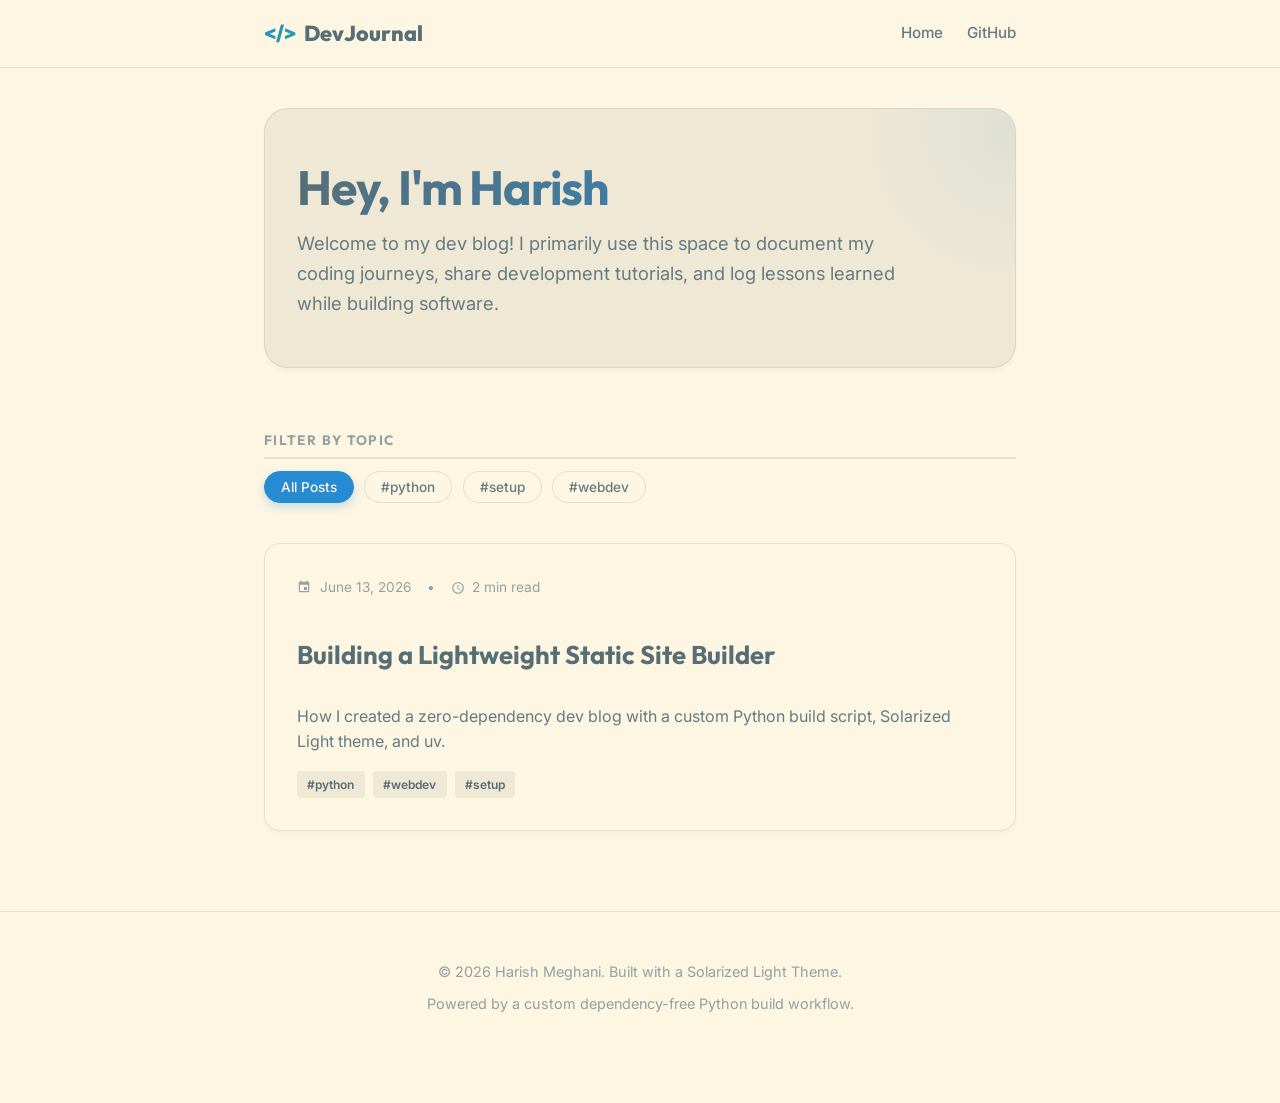
==== index.html @ f31eb014 "Setup custom python site generator" ====
<!DOCTYPE html>
<html lang="en">
<head>
  <meta charset="UTF-8">
  <meta name="viewport" content="width=device-width, initial-scale=1.0">
  <title>DevJournal // Developer Blog</title>
  <meta name="description" content="A development blog sharing coding projects, software architecture, technical write-ups, and developer learnings.">
  
  <!-- Open Graph -->
  <meta property="og:title" content="DevJournal // Developer Blog">
  <meta property="og:description" content="A development blog sharing coding projects, software architecture, technical write-ups, and developer learnings.">
  <meta property="og:type" content="website">
  
  <!-- Styling -->
  <link rel="stylesheet" href="styles.css">
</head>
<body>

  <header>
    <div class="header-container">
      <a href="index.html" class="logo" id="header-logo">
        <span>&lt;/&gt;</span> DevJournal
      </a>
      <nav aria-label="Main navigation">
        <ul class="nav-links">
          <li><a href="index.html" id="nav-home">Home</a></li>
          <li><a href="https://github.com" target="_blank" rel="noopener noreferrer" id="nav-github">GitHub</a></li>
        </ul>
      </nav>
    </div>
  </header>

  <main>
    <section class="hero" aria-labelledby="hero-title">
      <h1 id="hero-title">Hey, I'm Harish</h1>
      <p>Welcome to my dev blog! I primarily use this space to document my coding journeys, share development tutorials, and log lessons learned while building software.</p>
    </section>

    <section class="filter-container" aria-labelledby="filter-title">
      <h2 class="filter-title" id="filter-title">Filter by Topic</h2>
      <div class="tags-bar" id="tags-bar">
        <button class="tag-btn active" data-tag="all" id="tag-all-btn">All Posts</button>
        <button class="tag-btn" data-tag="python">#python</button>
        <button class="tag-btn" data-tag="setup">#setup</button>
        <button class="tag-btn" data-tag="webdev">#webdev</button>
      </div>
    </section>

    <section aria-label="Blog posts list">
      <div class="posts-grid" id="posts-grid">
                <article class="post-card" data-tags="python,webdev,setup" onclick="window.location.href='posts/hello-world.html'">
          <div class="post-card-meta">
            <time datetime="2026-06-13">
              <svg style="width: 14px; height: 14px; fill: currentColor; vertical-align: middle; margin-right: 3px;" viewBox="0 0 24 24">
                <path d="M19 19H5V8h14m-3-7v2H8V1H6v2H5c-1.11 0-2 .89-2 2v14a2 2 0 002 2h14a2 2 0 002-2V5a2 2 0 00-2-2h-1V1m-1 11h-5v5h5v-5z"/>
              </svg>
              June 13, 2026
            </time>
            <span>•</span>
            <span>
              <svg style="width: 14px; height: 14px; fill: currentColor; vertical-align: middle; margin-right: 3px;" viewBox="0 0 24 24">
                <path d="M12 2C6.5 2 2 6.5 2 12s4.5 10 10 10 10-4.5 10-10S17.5 2 12 2zm0 18c-4.41 0-8-3.59-8-8s3.59-8 8-8 8 3.59 8 8-3.59 8-8 8zm.5-13H11v6l5.25 3.15.75-1.23-4.5-2.67V7z"/>
              </svg>
              2 min read
            </span>
          </div>
          <h3 class="post-card-title"><a href="posts/hello-world.html">Building a Lightweight Static Site Builder</a></h3>
          <p class="post-card-desc">How I created a zero-dependency dev blog with a custom Python build script, Solarized Light theme, and uv.</p>
          <div class="post-card-tags">
            <span class="post-tag">#python</span><span class="post-tag">#webdev</span><span class="post-tag">#setup</span>
          </div>
        </article>
      </div>
    </section>
  </main>

  <footer>
    <p>&copy; 2026 Harish Meghani. Built with a Solarized Light Theme.</p>
    <p>Powered by a custom dependency-free Python build workflow.</p>
  </footer>

  <script>
    // Client-side tag filtering logic
    document.addEventListener('DOMContentLoaded', () => {
      const tagButtons = document.querySelectorAll('.tag-btn');
      const postCards = document.querySelectorAll('.post-card');

      tagButtons.forEach(button => {
        button.addEventListener('click', () => {
          const selectedTag = button.getAttribute('data-tag');

          // Highlight the active button
          tagButtons.forEach(btn => btn.classList.remove('active'));
          button.classList.add('active');

          // Filter post cards
          postCards.forEach(card => {
            const cardTags = card.getAttribute('data-tags') 
              ? card.getAttribute('data-tags').split(',') 
              : [];
            
            if (selectedTag === 'all' || cardTags.includes(selectedTag)) {
              card.classList.remove('hidden');
              // Trigger slight fade-in animation
              card.style.animation = 'none';
              card.offsetHeight; // Trigger reflow
              card.style.animation = 'fadeIn 0.5s ease-out';
            } else {
              card.classList.add('hidden');
            }
          });
        });
      });
    });
  </script>
</body>
</html>
---- styles.css ----
/* Import modern Google Fonts */
@import url('https://fonts.googleapis.com/css2?family=Inter:wght@300;400;500;600;700&family=Outfit:wght@400;500;600;700;800&family=JetBrains+Mono:wght@400;500;600&display=swap');

:root {
  /* Solarized Light Core Palette */
  --base03: #002b36;
  --base02: #073642;
  --base01: #586e75;
  --base00: #657b83;
  --base0: #839496;
  --base1: #93a1a1;
  --base2: #eee8d5;
  --base3: #fdf6e3;
  --yellow: #b58900;
  --orange: #cb4b16;
  --red: #dc322f;
  --magenta: #d33682;
  --violet: #6c71c4;
  --blue: #268bd2;
  --cyan: #2aa198;
  --green: #859900;

  /* Semantic Theme Variables */
  --bg-primary: var(--base3);
  --bg-secondary: var(--base2);
  --text-primary: var(--base00);
  --text-secondary: var(--base1);
  --text-emphasis: var(--base01);
  --accent: var(--blue);
  --accent-hover: var(--cyan);

  /* Borders and Shadow Design System */
  --border-color: rgba(147, 161, 161, 0.25);
  --border-color-hover: rgba(147, 161, 161, 0.45);
  --shadow-sm: 0 4px 6px -1px rgba(7, 54, 66, 0.03), 0 2px 4px -1px rgba(7, 54, 66, 0.02);
  --shadow-md: 0 10px 15px -3px rgba(7, 54, 66, 0.05), 0 4px 6px -2px rgba(7, 54, 66, 0.03);
  --shadow-lg: 0 20px 25px -5px rgba(7, 54, 66, 0.08), 0 10px 10px -5px rgba(7, 54, 66, 0.04);
  --border-radius-sm: 8px;
  --border-radius-md: 16px;
  --border-radius-lg: 24px;
  --max-width: 800px;
  --transition-smooth: all 0.3s cubic-bezier(0.4, 0, 0.2, 1);
}

/* Base resets & layout */
* {
  box-sizing: border-box;
  margin: 0;
  padding: 0;
}

html {
  scroll-behavior: smooth;
}

body {
  background-color: var(--bg-primary);
  color: var(--text-primary);
  font-family: 'Inter', sans-serif;
  line-height: 1.625;
  font-size: 1.05rem;
  padding-bottom: 5rem;
}

/* Custom Scrollbar */
::-webkit-scrollbar {
  width: 10px;
  height: 10px;
}
::-webkit-scrollbar-track {
  background: var(--bg-primary);
}
::-webkit-scrollbar-thumb {
  background: var(--base2);
  border-radius: var(--border-radius-sm);
  border: 2px solid var(--bg-primary);
}
::-webkit-scrollbar-thumb:hover {
  background: var(--base1);
}

/* Typography settings */
h1, h2, h3, h4, h5, h6 {
  font-family: 'Outfit', sans-serif;
  color: var(--text-emphasis);
  font-weight: 700;
  line-height: 1.25;
  margin-bottom: 1rem;
}

h1 { font-size: 2.5rem; letter-spacing: -0.025em; }
h2 { font-size: 1.85rem; margin-top: 2rem; border-bottom: 2px solid var(--border-color); padding-bottom: 0.5rem; }
h3 { font-size: 1.4rem; margin-top: 1.5rem; }
h4 { font-size: 1.15rem; }

a {
  color: var(--accent);
  text-decoration: none;
  transition: var(--transition-smooth);
}
a:hover {
  color: var(--accent-hover);
  text-decoration: underline;
}

/* Navigation Header */
header {
  position: sticky;
  top: 0;
  z-index: 100;
  background-color: rgba(253, 246, 227, 0.85); /* base3 with transparency */
  backdrop-filter: blur(12px);
  -webkit-backdrop-filter: blur(12px);
  border-bottom: 1px solid var(--border-color);
  padding: 1rem 0;
}

.header-container {
  display: flex;
  justify-content: space-between;
  align-items: center;
  max-width: var(--max-width);
  margin: 0 auto;
  padding: 0 1.5rem;
}

.logo {
  font-family: 'Outfit', sans-serif;
  font-size: 1.35rem;
  font-weight: 800;
  color: var(--text-emphasis);
  display: flex;
  align-items: center;
  gap: 0.5rem;
}

.logo span {
  background: linear-gradient(135deg, var(--blue), var(--cyan));
  -webkit-background-clip: text;
  -webkit-text-fill-color: transparent;
}

.nav-links {
  display: flex;
  gap: 1.5rem;
  list-style: none;
  font-size: 0.95rem;
  font-weight: 500;
}

.nav-links a {
  color: var(--text-primary);
  text-decoration: none;
  position: relative;
}

.nav-links a:hover {
  color: var(--accent);
}

.nav-links a::after {
  content: '';
  position: absolute;
  width: 0;
  height: 2px;
  bottom: -4px;
  left: 0;
  background-color: var(--accent);
  transition: var(--transition-smooth);
}

.nav-links a:hover::after {
  width: 100%;
}

/* Main Container */
main {
  max-width: var(--max-width);
  margin: 2.5rem auto 0 auto;
  padding: 0 1.5rem;
}

/* Hero Section */
.hero {
  margin-bottom: 4rem;
  padding: 3rem 2rem;
  background-color: var(--bg-secondary);
  border-radius: var(--border-radius-lg);
  border: 1px solid var(--border-color);
  position: relative;
  overflow: hidden;
  box-shadow: var(--shadow-sm);
  animation: fadeIn 0.8s ease-out;
}

.hero::before {
  content: '';
  position: absolute;
  top: -50%;
  right: -20%;
  width: 300px;
  height: 300px;
  background: radial-gradient(circle, rgba(38, 139, 210, 0.08) 0%, rgba(253, 246, 227, 0) 70%);
  border-radius: 50%;
  pointer-events: none;
}

.hero h1 {
  font-size: 3rem;
  margin-bottom: 0.75rem;
  background: linear-gradient(135deg, var(--text-emphasis), var(--blue));
  -webkit-background-clip: text;
  -webkit-text-fill-color: transparent;
}

.hero p {
  color: var(--text-primary);
  font-size: 1.15rem;
  max-width: 600px;
}

/* Tag filter styles */
.filter-container {
  margin-bottom: 2.5rem;
  animation: fadeIn 1s ease-out;
}

.filter-title {
  font-size: 0.85rem;
  text-transform: uppercase;
  letter-spacing: 0.1em;
  color: var(--text-secondary);
  margin-bottom: 0.75rem;
}

.tags-bar {
  display: flex;
  flex-wrap: wrap;
  gap: 0.65rem;
}

.tag-btn {
  background-color: var(--bg-primary);
  color: var(--text-primary);
  border: 1px solid var(--border-color);
  padding: 0.45rem 1rem;
  border-radius: 100px;
  font-size: 0.85rem;
  font-family: inherit;
  font-weight: 500;
  cursor: pointer;
  transition: var(--transition-smooth);
}

.tag-btn:hover {
  background-color: var(--bg-secondary);
  border-color: var(--accent);
  color: var(--accent);
  transform: translateY(-1px);
}

.tag-btn.active {
  background-color: var(--accent);
  border-color: var(--accent);
  color: var(--bg-primary);
  box-shadow: 0 4px 10px rgba(38, 139, 210, 0.25);
}

/* Post Cards Grid */
.posts-grid {
  display: flex;
  flex-direction: column;
  gap: 2rem;
  animation: fadeIn 1.2s ease-out;
}

.post-card {
  background-color: var(--bg-primary);
  border: 1px solid var(--border-color);
  border-radius: var(--border-radius-md);
  padding: 2rem;
  transition: var(--transition-smooth);
  box-shadow: var(--shadow-sm);
  display: flex;
  flex-direction: column;
  gap: 1rem;
  cursor: pointer;
  position: relative;
}

.post-card:hover {
  transform: translateY(-4px);
  border-color: var(--accent);
  box-shadow: var(--shadow-lg);
}

.post-card.hidden {
  display: none;
}

.post-card-meta {
  display: flex;
  align-items: center;
  gap: 1rem;
  font-size: 0.85rem;
  color: var(--text-secondary);
}

.post-card-meta time {
  display: flex;
  align-items: center;
  gap: 0.35rem;
}

.post-card-title {
  font-size: 1.6rem;
  font-weight: 700;
  line-height: 1.3;
}

.post-card-title a {
  color: var(--text-emphasis);
}

.post-card-title a::after {
  content: "";
  position: absolute;
  inset: 0;
  z-index: 1;
}

.post-card:hover .post-card-title a {
  color: var(--accent);
}

.post-card-desc {
  color: var(--text-primary);
  font-size: 1rem;
  line-height: 1.6;
}

.post-card-tags {
  display: flex;
  gap: 0.5rem;
  flex-wrap: wrap;
  z-index: 2;
}

.post-tag {
  font-size: 0.75rem;
  font-weight: 600;
  background-color: var(--bg-secondary);
  color: var(--text-emphasis);
  padding: 0.25rem 0.65rem;
  border-radius: 4px;
  transition: var(--transition-smooth);
}

.post-card:hover .post-tag {
  background-color: rgba(38, 139, 210, 0.1);
  color: var(--accent);
}

/* Post Page Specific Styles */
.back-link {
  display: inline-flex;
  align-items: center;
  gap: 0.5rem;
  font-weight: 500;
  font-size: 0.95rem;
  margin-bottom: 2.5rem;
}

article {
  animation: fadeIn 0.6s ease-out;
}

.post-header {
  margin-bottom: 2.5rem;
  padding-bottom: 1.5rem;
  border-bottom: 2px solid var(--border-color);
}

.post-header h1 {
  font-size: 2.85rem;
  line-height: 1.15;
  margin-bottom: 1rem;
}

.post-meta {
  display: flex;
  flex-wrap: wrap;
  align-items: center;
  gap: 1.5rem;
  font-size: 0.9rem;
  color: var(--text-secondary);
}

.post-content {
  color: var(--text-primary);
  font-size: 1.1rem;
  line-height: 1.75;
}

.post-content p {
  margin-bottom: 1.5rem;
}

.post-content ul, .post-content ol {
  margin-bottom: 1.5rem;
  padding-left: 2rem;
}

.post-content li {
  margin-bottom: 0.5rem;
}

/* Formatting for code, quotes, and callouts */
code {
  font-family: 'JetBrains Mono', monospace;
  font-size: 0.9rem;
  background-color: var(--bg-secondary);
  color: var(--orange);
  padding: 0.2rem 0.45rem;
  border-radius: 4px;
}

pre {
  margin: 1.75rem 0;
  position: relative;
  background-color: var(--bg-secondary);
  border-radius: var(--border-radius-md);
  border: 1px solid var(--border-color);
  overflow: hidden;
}

pre code {
  display: block;
  padding: 1.25rem;
  overflow-x: auto;
  font-size: 0.9rem;
  line-height: 1.5;
  color: var(--text-primary);
  background-color: transparent;
}

/* Code Copy Button */
.copy-code-btn {
  position: absolute;
  top: 8px;
  right: 8px;
  background-color: var(--bg-primary);
  border: 1px solid var(--border-color);
  color: var(--text-secondary);
  border-radius: 6px;
  padding: 4px 8px;
  font-size: 0.75rem;
  font-family: inherit;
  font-weight: 500;
  cursor: pointer;
  opacity: 0;
  transition: var(--transition-smooth);
}

pre:hover .copy-code-btn {
  opacity: 1;
}

.copy-code-btn:hover {
  background-color: var(--bg-secondary);
  color: var(--accent);
  border-color: var(--accent);
}

blockquote {
  border-left: 4px solid var(--accent);
  padding-left: 1.5rem;
  margin: 1.75rem 0;
  font-style: italic;
  color: var(--text-emphasis);
  background-color: rgba(38, 139, 210, 0.04);
  border-radius: 0 var(--border-radius-sm) var(--border-radius-sm) 0;
  padding-top: 0.75rem;
  padding-bottom: 0.75rem;
}

table {
  width: 100%;
  border-collapse: collapse;
  margin: 1.75rem 0;
  font-size: 0.95rem;
}

th, td {
  padding: 0.75rem 1rem;
  border-bottom: 1px solid var(--border-color);
  text-align: left;
}

th {
  background-color: var(--bg-secondary);
  color: var(--text-emphasis);
  font-weight: 600;
}

tr:hover {
  background-color: rgba(147, 161, 161, 0.05);
}

/* Footer Section */
footer {
  text-align: center;
  padding: 3rem 1.5rem 0 1.5rem;
  margin-top: 5rem;
  border-top: 1px solid var(--border-color);
  color: var(--text-secondary);
  font-size: 0.9rem;
}

footer p {
  margin-bottom: 0.5rem;
}

/* Animations */
@keyframes fadeIn {
  from {
    opacity: 0;
    transform: translateY(12px);
  }
  to {
    opacity: 1;
    transform: translateY(0);
  }
}

/* Responsive queries */
@media (max-width: 768px) {
  body {
    font-size: 1rem;
  }
  h1 { font-size: 2.1rem; }
  h2 { font-size: 1.6rem; }
  .hero {
    padding: 2rem 1.25rem;
    margin-bottom: 2.5rem;
  }
  .hero h1 { font-size: 2.25rem; }
  .post-header h1 { font-size: 2.15rem; }
  .post-card {
    padding: 1.5rem;
  }
}
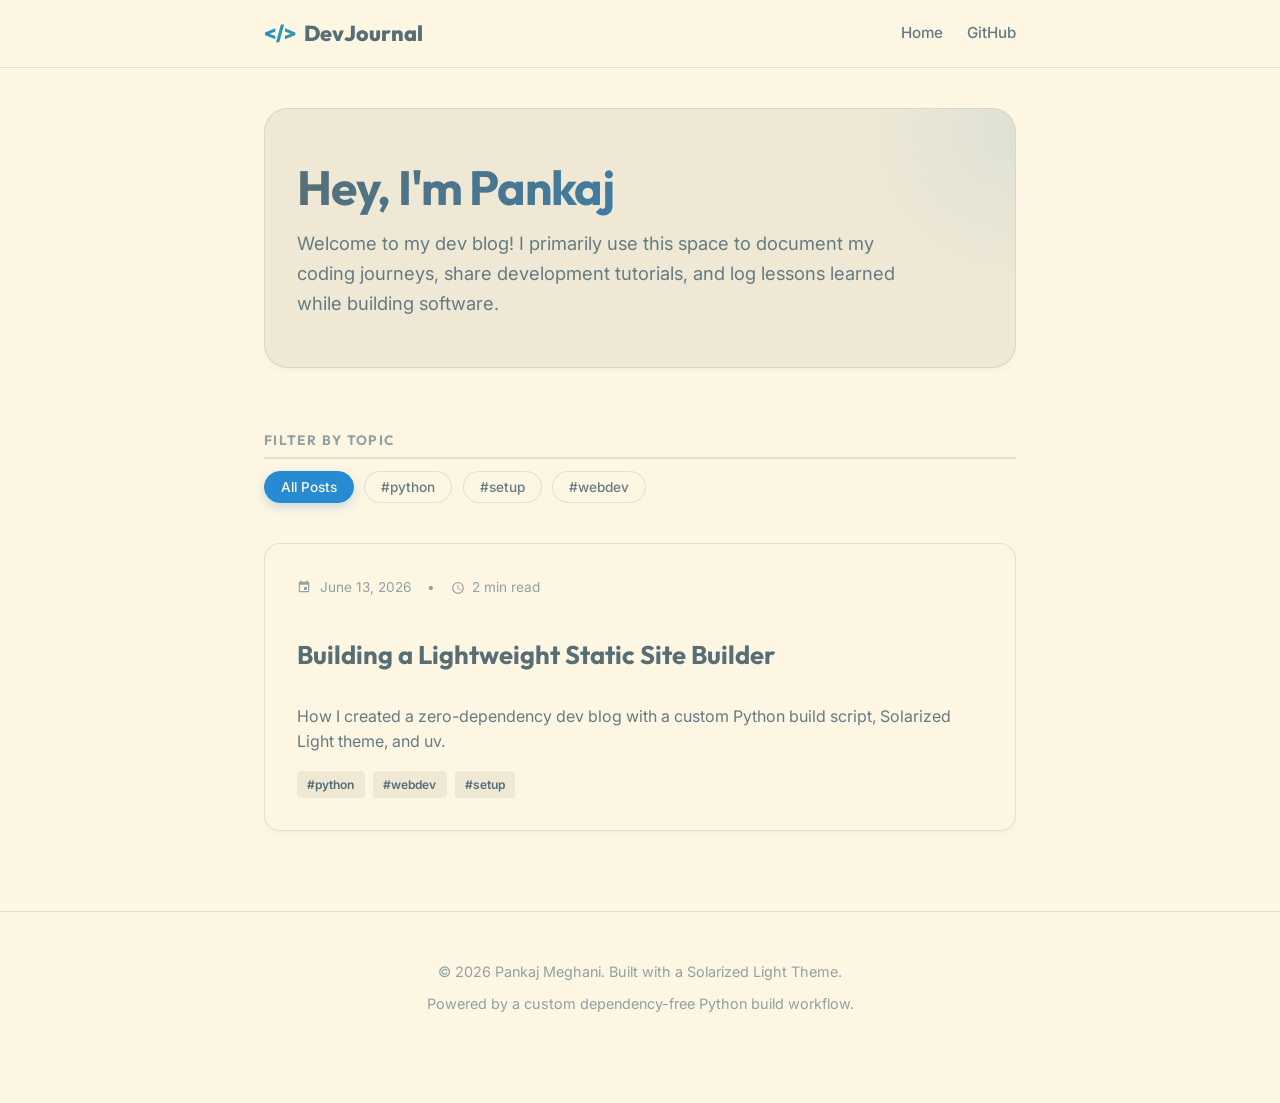
==== commit 91928fcc: "update name" ====
--- a/index.html
+++ b/index.html
@@ -1,117 +1,189 @@
-<!DOCTYPE html>
+<!doctype html>
 <html lang="en">
-<head>
-  <meta charset="UTF-8">
-  <meta name="viewport" content="width=device-width, initial-scale=1.0">
-  <title>DevJournal // Developer Blog</title>
-  <meta name="description" content="A development blog sharing coding projects, software architecture, technical write-ups, and developer learnings.">
-  
-  <!-- Open Graph -->
-  <meta property="og:title" content="DevJournal // Developer Blog">
-  <meta property="og:description" content="A development blog sharing coding projects, software architecture, technical write-ups, and developer learnings.">
-  <meta property="og:type" content="website">
-  
-  <!-- Styling -->
-  <link rel="stylesheet" href="styles.css">
-</head>
-<body>
+    <head>
+        <meta charset="UTF-8" />
+        <meta name="viewport" content="width=device-width, initial-scale=1.0" />
+        <title>DevJournal // Developer Blog</title>
+        <meta
+            name="description"
+            content="A development blog sharing coding projects, software architecture, technical write-ups, and developer learnings."
+        />
 
-  <header>
-    <div class="header-container">
-      <a href="index.html" class="logo" id="header-logo">
-        <span>&lt;/&gt;</span> DevJournal
-      </a>
-      <nav aria-label="Main navigation">
-        <ul class="nav-links">
-          <li><a href="index.html" id="nav-home">Home</a></li>
-          <li><a href="https://github.com" target="_blank" rel="noopener noreferrer" id="nav-github">GitHub</a></li>
-        </ul>
-      </nav>
-    </div>
-  </header>
+        <!-- Open Graph -->
+        <meta property="og:title" content="DevJournal // Developer Blog" />
+        <meta
+            property="og:description"
+            content="A development blog sharing coding projects, software architecture, technical write-ups, and developer learnings."
+        />
+        <meta property="og:type" content="website" />
 
-  <main>
-    <section class="hero" aria-labelledby="hero-title">
-      <h1 id="hero-title">Hey, I'm Harish</h1>
-      <p>Welcome to my dev blog! I primarily use this space to document my coding journeys, share development tutorials, and log lessons learned while building software.</p>
-    </section>
+        <!-- Styling -->
+        <link rel="stylesheet" href="styles.css" />
+        <meta
+            name="google-site-verification"
+            content="oWN8FshVRzjJIriGW4uMpLS8jG4qqMD3CUyXOXrgpmQ"
+        />
+    </head>
+    <body>
+        <header>
+            <div class="header-container">
+                <a href="index.html" class="logo" id="header-logo">
+                    <span>&lt;/&gt;</span> DevJournal
+                </a>
+                <nav aria-label="Main navigation">
+                    <ul class="nav-links">
+                        <li><a href="index.html" id="nav-home">Home</a></li>
+                        <li>
+                            <a
+                                href="https://github.com"
+                                target="_blank"
+                                rel="noopener noreferrer"
+                                id="nav-github"
+                                >GitHub</a
+                            >
+                        </li>
+                    </ul>
+                </nav>
+            </div>
+        </header>
 
-    <section class="filter-container" aria-labelledby="filter-title">
-      <h2 class="filter-title" id="filter-title">Filter by Topic</h2>
-      <div class="tags-bar" id="tags-bar">
-        <button class="tag-btn active" data-tag="all" id="tag-all-btn">All Posts</button>
-        <button class="tag-btn" data-tag="python">#python</button>
-        <button class="tag-btn" data-tag="setup">#setup</button>
-        <button class="tag-btn" data-tag="webdev">#webdev</button>
-      </div>
-    </section>
+        <main>
+            <section class="hero" aria-labelledby="hero-title">
+                <h1 id="hero-title">Hey, I'm Pankaj</h1>
+                <p>
+                    Welcome to my dev blog! I primarily use this space to
+                    document my coding journeys, share development tutorials,
+                    and log lessons learned while building software.
+                </p>
+            </section>
 
-    <section aria-label="Blog posts list">
-      <div class="posts-grid" id="posts-grid">
-                <article class="post-card" data-tags="python,webdev,setup" onclick="window.location.href='posts/hello-world.html'">
-          <div class="post-card-meta">
-            <time datetime="2026-06-13">
-              <svg style="width: 14px; height: 14px; fill: currentColor; vertical-align: middle; margin-right: 3px;" viewBox="0 0 24 24">
-                <path d="M19 19H5V8h14m-3-7v2H8V1H6v2H5c-1.11 0-2 .89-2 2v14a2 2 0 002 2h14a2 2 0 002-2V5a2 2 0 00-2-2h-1V1m-1 11h-5v5h5v-5z"/>
-              </svg>
-              June 13, 2026
-            </time>
-            <span>•</span>
-            <span>
-              <svg style="width: 14px; height: 14px; fill: currentColor; vertical-align: middle; margin-right: 3px;" viewBox="0 0 24 24">
-                <path d="M12 2C6.5 2 2 6.5 2 12s4.5 10 10 10 10-4.5 10-10S17.5 2 12 2zm0 18c-4.41 0-8-3.59-8-8s3.59-8 8-8 8 3.59 8 8-3.59 8-8 8zm.5-13H11v6l5.25 3.15.75-1.23-4.5-2.67V7z"/>
-              </svg>
-              2 min read
-            </span>
-          </div>
-          <h3 class="post-card-title"><a href="posts/hello-world.html">Building a Lightweight Static Site Builder</a></h3>
-          <p class="post-card-desc">How I created a zero-dependency dev blog with a custom Python build script, Solarized Light theme, and uv.</p>
-          <div class="post-card-tags">
-            <span class="post-tag">#python</span><span class="post-tag">#webdev</span><span class="post-tag">#setup</span>
-          </div>
-        </article>
-      </div>
-    </section>
-  </main>
+            <section class="filter-container" aria-labelledby="filter-title">
+                <h2 class="filter-title" id="filter-title">Filter by Topic</h2>
+                <div class="tags-bar" id="tags-bar">
+                    <button
+                        class="tag-btn active"
+                        data-tag="all"
+                        id="tag-all-btn"
+                    >
+                        All Posts
+                    </button>
+                    <button class="tag-btn" data-tag="python">#python</button>
+                    <button class="tag-btn" data-tag="setup">#setup</button>
+                    <button class="tag-btn" data-tag="webdev">#webdev</button>
+                </div>
+            </section>
 
-  <footer>
-    <p>&copy; 2026 Harish Meghani. Built with a Solarized Light Theme.</p>
-    <p>Powered by a custom dependency-free Python build workflow.</p>
-  </footer>
+            <section aria-label="Blog posts list">
+                <div class="posts-grid" id="posts-grid">
+                    <article
+                        class="post-card"
+                        data-tags="python,webdev,setup"
+                        onclick="
+                            window.location.href = 'posts/hello-world.html'
+                        "
+                    >
+                        <div class="post-card-meta">
+                            <time datetime="2026-06-13">
+                                <svg
+                                    style="
+                                        width: 14px;
+                                        height: 14px;
+                                        fill: currentColor;
+                                        vertical-align: middle;
+                                        margin-right: 3px;
+                                    "
+                                    viewBox="0 0 24 24"
+                                >
+                                    <path
+                                        d="M19 19H5V8h14m-3-7v2H8V1H6v2H5c-1.11 0-2 .89-2 2v14a2 2 0 002 2h14a2 2 0 002-2V5a2 2 0 00-2-2h-1V1m-1 11h-5v5h5v-5z"
+                                    />
+                                </svg>
+                                June 13, 2026
+                            </time>
+                            <span>•</span>
+                            <span>
+                                <svg
+                                    style="
+                                        width: 14px;
+                                        height: 14px;
+                                        fill: currentColor;
+                                        vertical-align: middle;
+                                        margin-right: 3px;
+                                    "
+                                    viewBox="0 0 24 24"
+                                >
+                                    <path
+                                        d="M12 2C6.5 2 2 6.5 2 12s4.5 10 10 10 10-4.5 10-10S17.5 2 12 2zm0 18c-4.41 0-8-3.59-8-8s3.59-8 8-8 8 3.59 8 8-3.59 8-8 8zm.5-13H11v6l5.25 3.15.75-1.23-4.5-2.67V7z"
+                                    />
+                                </svg>
+                                2 min read
+                            </span>
+                        </div>
+                        <h3 class="post-card-title">
+                            <a href="posts/hello-world.html"
+                                >Building a Lightweight Static Site Builder</a
+                            >
+                        </h3>
+                        <p class="post-card-desc">
+                            How I created a zero-dependency dev blog with a
+                            custom Python build script, Solarized Light theme,
+                            and uv.
+                        </p>
+                        <div class="post-card-tags">
+                            <span class="post-tag">#python</span
+                            ><span class="post-tag">#webdev</span
+                            ><span class="post-tag">#setup</span>
+                        </div>
+                    </article>
+                </div>
+            </section>
+        </main>
 
-  <script>
-    // Client-side tag filtering logic
-    document.addEventListener('DOMContentLoaded', () => {
-      const tagButtons = document.querySelectorAll('.tag-btn');
-      const postCards = document.querySelectorAll('.post-card');
+        <footer>
+            <p>
+                &copy; 2026 Pankaj Meghani. Built with a Solarized Light Theme.
+            </p>
+            <p>Powered by a custom dependency-free Python build workflow.</p>
+        </footer>
 
-      tagButtons.forEach(button => {
-        button.addEventListener('click', () => {
-          const selectedTag = button.getAttribute('data-tag');
+        <script>
+            // Client-side tag filtering logic
+            document.addEventListener("DOMContentLoaded", () => {
+                const tagButtons = document.querySelectorAll(".tag-btn");
+                const postCards = document.querySelectorAll(".post-card");
 
-          // Highlight the active button
-          tagButtons.forEach(btn => btn.classList.remove('active'));
-          button.classList.add('active');
+                tagButtons.forEach((button) => {
+                    button.addEventListener("click", () => {
+                        const selectedTag = button.getAttribute("data-tag");
 
-          // Filter post cards
-          postCards.forEach(card => {
-            const cardTags = card.getAttribute('data-tags') 
-              ? card.getAttribute('data-tags').split(',') 
-              : [];
-            
-            if (selectedTag === 'all' || cardTags.includes(selectedTag)) {
-              card.classList.remove('hidden');
-              // Trigger slight fade-in animation
-              card.style.animation = 'none';
-              card.offsetHeight; // Trigger reflow
-              card.style.animation = 'fadeIn 0.5s ease-out';
-            } else {
-              card.classList.add('hidden');
-            }
-          });
-        });
-      });
-    });
-  </script>
-</body>
+                        // Highlight the active button
+                        tagButtons.forEach((btn) =>
+                            btn.classList.remove("active"),
+                        );
+                        button.classList.add("active");
+
+                        // Filter post cards
+                        postCards.forEach((card) => {
+                            const cardTags = card.getAttribute("data-tags")
+                                ? card.getAttribute("data-tags").split(",")
+                                : [];
+
+                            if (
+                                selectedTag === "all" ||
+                                cardTags.includes(selectedTag)
+                            ) {
+                                card.classList.remove("hidden");
+                                // Trigger slight fade-in animation
+                                card.style.animation = "none";
+                                card.offsetHeight; // Trigger reflow
+                                card.style.animation = "fadeIn 0.5s ease-out";
+                            } else {
+                                card.classList.add("hidden");
+                            }
+                        });
+                    });
+                });
+            });
+        </script>
+    </body>
 </html>
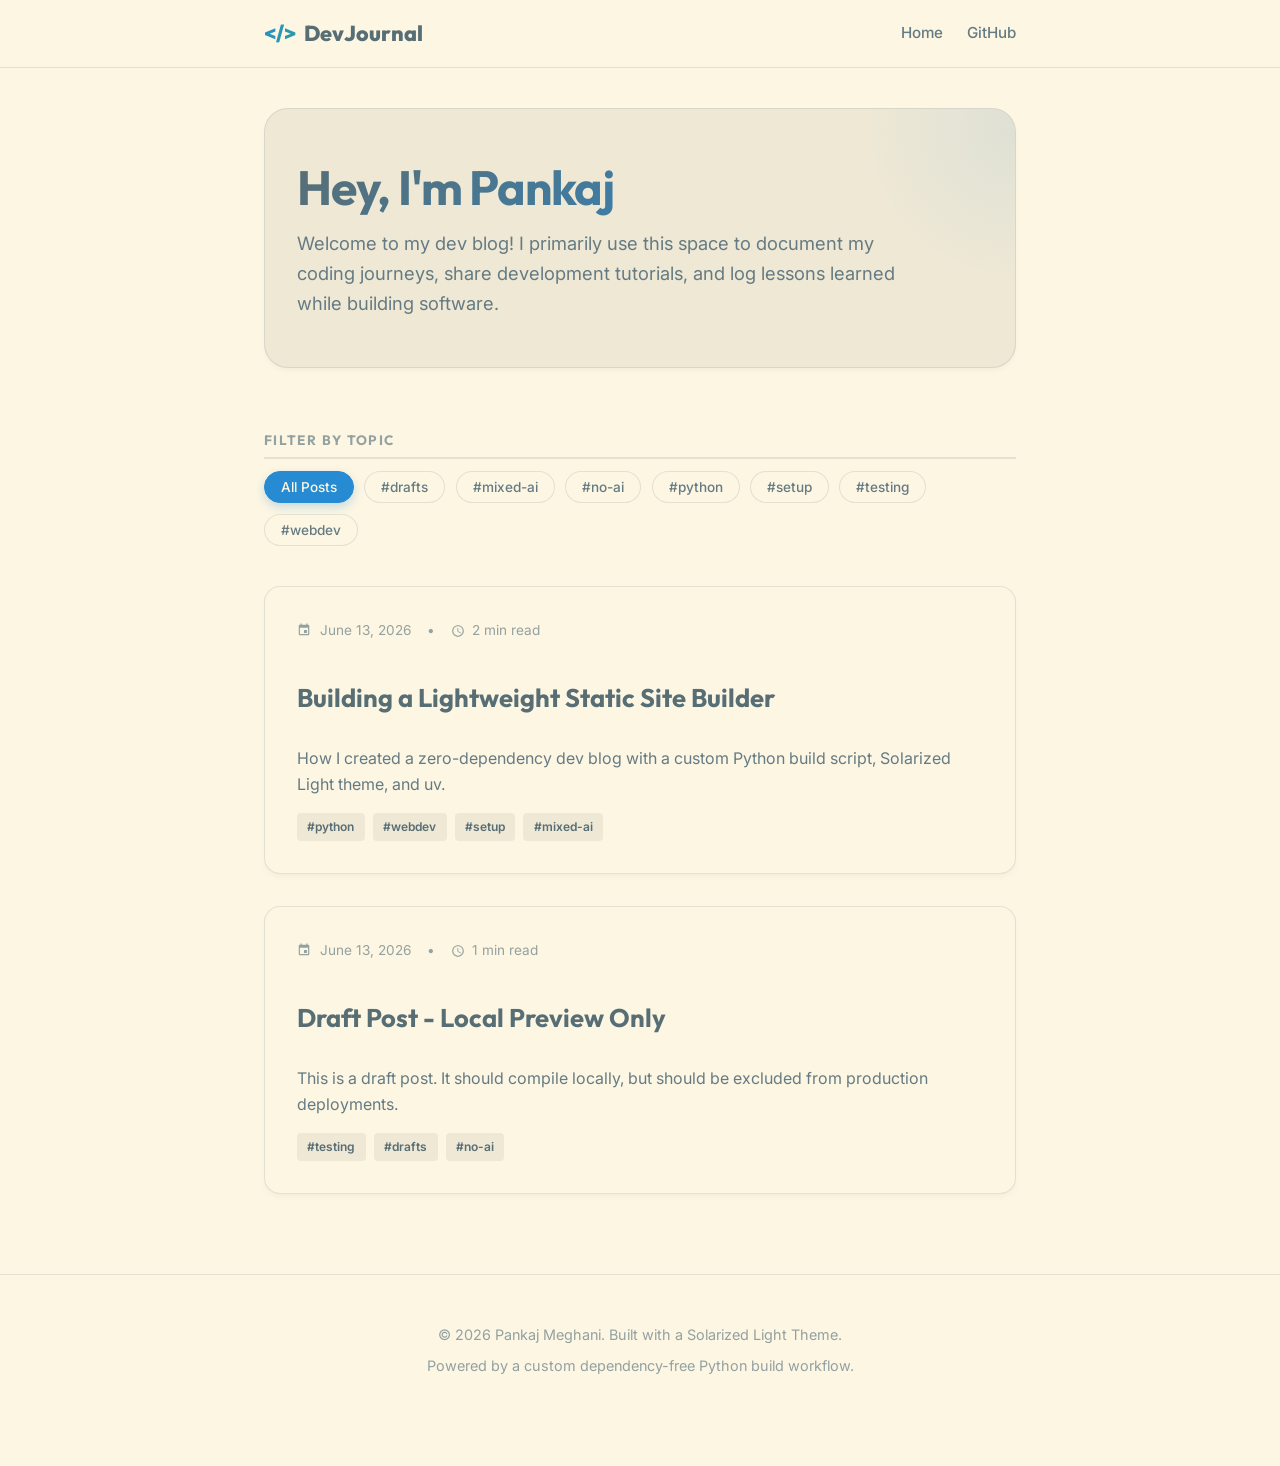
==== commit df9d44e2: "add prod vs dev workflow" ====
--- a/index.html
+++ b/index.html
@@ -19,10 +19,6 @@
 
         <!-- Styling -->
         <link rel="stylesheet" href="styles.css" />
-        <meta
-            name="google-site-verification"
-            content="oWN8FshVRzjJIriGW4uMpLS8jG4qqMD3CUyXOXrgpmQ"
-        />
     </head>
     <body>
         <header>
@@ -67,75 +63,61 @@
                     >
                         All Posts
                     </button>
-                    <button class="tag-btn" data-tag="python">#python</button>
-                    <button class="tag-btn" data-tag="setup">#setup</button>
-                    <button class="tag-btn" data-tag="webdev">#webdev</button>
+                    <button class="tag-btn" data-tag="drafts">#drafts</button>
+        <button class="tag-btn" data-tag="mixed-ai">#mixed-ai</button>
+        <button class="tag-btn" data-tag="no-ai">#no-ai</button>
+        <button class="tag-btn" data-tag="python">#python</button>
+        <button class="tag-btn" data-tag="setup">#setup</button>
+        <button class="tag-btn" data-tag="testing">#testing</button>
+        <button class="tag-btn" data-tag="webdev">#webdev</button>
                 </div>
             </section>
 
             <section aria-label="Blog posts list">
-                <div class="posts-grid" id="posts-grid">
-                    <article
-                        class="post-card"
-                        data-tags="python,webdev,setup"
-                        onclick="
-                            window.location.href = 'posts/hello-world.html'
-                        "
-                    >
-                        <div class="post-card-meta">
-                            <time datetime="2026-06-13">
-                                <svg
-                                    style="
-                                        width: 14px;
-                                        height: 14px;
-                                        fill: currentColor;
-                                        vertical-align: middle;
-                                        margin-right: 3px;
-                                    "
-                                    viewBox="0 0 24 24"
-                                >
-                                    <path
-                                        d="M19 19H5V8h14m-3-7v2H8V1H6v2H5c-1.11 0-2 .89-2 2v14a2 2 0 002 2h14a2 2 0 002-2V5a2 2 0 00-2-2h-1V1m-1 11h-5v5h5v-5z"
-                                    />
-                                </svg>
-                                June 13, 2026
-                            </time>
-                            <span>•</span>
-                            <span>
-                                <svg
-                                    style="
-                                        width: 14px;
-                                        height: 14px;
-                                        fill: currentColor;
-                                        vertical-align: middle;
-                                        margin-right: 3px;
-                                    "
-                                    viewBox="0 0 24 24"
-                                >
-                                    <path
-                                        d="M12 2C6.5 2 2 6.5 2 12s4.5 10 10 10 10-4.5 10-10S17.5 2 12 2zm0 18c-4.41 0-8-3.59-8-8s3.59-8 8-8 8 3.59 8 8-3.59 8-8 8zm.5-13H11v6l5.25 3.15.75-1.23-4.5-2.67V7z"
-                                    />
-                                </svg>
-                                2 min read
-                            </span>
-                        </div>
-                        <h3 class="post-card-title">
-                            <a href="posts/hello-world.html"
-                                >Building a Lightweight Static Site Builder</a
-                            >
-                        </h3>
-                        <p class="post-card-desc">
-                            How I created a zero-dependency dev blog with a
-                            custom Python build script, Solarized Light theme,
-                            and uv.
-                        </p>
-                        <div class="post-card-tags">
-                            <span class="post-tag">#python</span
-                            ><span class="post-tag">#webdev</span
-                            ><span class="post-tag">#setup</span>
-                        </div>
-                    </article>
-                </div>
+                <div class="posts-grid" id="posts-grid">        <article class="post-card" data-tags="python,webdev,setup,mixed-ai" onclick="window.location.href='posts/hello-world.html'">
+          <div class="post-card-meta">
+            <time datetime="2026-06-13">
+              <svg style="width: 14px; height: 14px; fill: currentColor; vertical-align: middle; margin-right: 3px;" viewBox="0 0 24 24">
+                <path d="M19 19H5V8h14m-3-7v2H8V1H6v2H5c-1.11 0-2 .89-2 2v14a2 2 0 002 2h14a2 2 0 002-2V5a2 2 0 00-2-2h-1V1m-1 11h-5v5h5v-5z"/>
+              </svg>
+              June 13, 2026
+            </time>
+            <span>•</span>
+            <span>
+              <svg style="width: 14px; height: 14px; fill: currentColor; vertical-align: middle; margin-right: 3px;" viewBox="0 0 24 24">
+                <path d="M12 2C6.5 2 2 6.5 2 12s4.5 10 10 10 10-4.5 10-10S17.5 2 12 2zm0 18c-4.41 0-8-3.59-8-8s3.59-8 8-8 8 3.59 8 8-3.59 8-8 8zm.5-13H11v6l5.25 3.15.75-1.23-4.5-2.67V7z"/>
+              </svg>
+              2 min read
+            </span>
+          </div>
+          <h3 class="post-card-title"><a href="posts/hello-world.html">Building a Lightweight Static Site Builder</a></h3>
+          <p class="post-card-desc">How I created a zero-dependency dev blog with a custom Python build script, Solarized Light theme, and uv.</p>
+          <div class="post-card-tags">
+            <span class="post-tag">#python</span><span class="post-tag">#webdev</span><span class="post-tag">#setup</span><span class="post-tag">#mixed-ai</span>
+          </div>
+        </article>
+        <article class="post-card" data-tags="testing,drafts,no-ai" onclick="window.location.href='posts/test-draft.html'">
+          <div class="post-card-meta">
+            <time datetime="2026-06-13">
+              <svg style="width: 14px; height: 14px; fill: currentColor; vertical-align: middle; margin-right: 3px;" viewBox="0 0 24 24">
+                <path d="M19 19H5V8h14m-3-7v2H8V1H6v2H5c-1.11 0-2 .89-2 2v14a2 2 0 002 2h14a2 2 0 002-2V5a2 2 0 00-2-2h-1V1m-1 11h-5v5h5v-5z"/>
+              </svg>
+              June 13, 2026
+            </time>
+            <span>•</span>
+            <span>
+              <svg style="width: 14px; height: 14px; fill: currentColor; vertical-align: middle; margin-right: 3px;" viewBox="0 0 24 24">
+                <path d="M12 2C6.5 2 2 6.5 2 12s4.5 10 10 10 10-4.5 10-10S17.5 2 12 2zm0 18c-4.41 0-8-3.59-8-8s3.59-8 8-8 8 3.59 8 8-3.59 8-8 8zm.5-13H11v6l5.25 3.15.75-1.23-4.5-2.67V7z"/>
+              </svg>
+              1 min read
+            </span>
+          </div>
+          <h3 class="post-card-title"><a href="posts/test-draft.html">Draft Post - Local Preview Only</a></h3>
+          <p class="post-card-desc">This is a draft post. It should compile locally, but should be excluded from production deployments.</p>
+          <div class="post-card-tags">
+            <span class="post-tag">#testing</span><span class="post-tag">#drafts</span><span class="post-tag">#no-ai</span>
+          </div>
+        </article></div>
             </section>
         </main>
 
--- a/styles.css
+++ b/styles.css
@@ -550,3 +550,61 @@
     padding: 1.5rem;
   }
 }
+
+/* AI Disclosures styling */
+.ai-disclosure {
+  display: flex;
+  align-items: flex-start;
+  gap: 1rem;
+  padding: 1.25rem;
+  border-radius: var(--border-radius-md);
+  margin-bottom: 2rem;
+  font-size: 0.95rem;
+  line-height: 1.5;
+  animation: fadeIn 0.6s ease-out;
+}
+
+.ai-disclosure strong {
+  color: var(--text-emphasis);
+  font-family: 'Outfit', sans-serif;
+  font-size: 1.05rem;
+  display: inline-block;
+  margin-bottom: 0.25rem;
+}
+
+.ai-disclosure svg {
+  flex-shrink: 0;
+  width: 24px;
+  height: 24px;
+  margin-top: 2px;
+}
+
+.no-ai-disclosure {
+  background-color: rgba(133, 153, 0, 0.06);
+  border: 1px solid rgba(133, 153, 0, 0.25);
+  color: var(--text-primary);
+}
+
+.no-ai-disclosure svg {
+  fill: var(--green);
+}
+
+.vibecoded-disclosure {
+  background-color: rgba(108, 113, 196, 0.06);
+  border: 1px solid rgba(108, 113, 196, 0.25);
+  color: var(--text-primary);
+}
+
+.vibecoded-disclosure svg {
+  fill: var(--violet);
+}
+
+.mixed-disclosure {
+  background-color: rgba(181, 137, 0, 0.06);
+  border: 1px solid rgba(181, 137, 0, 0.25);
+  color: var(--text-primary);
+}
+
+.mixed-disclosure svg {
+  fill: var(--yellow);
+}
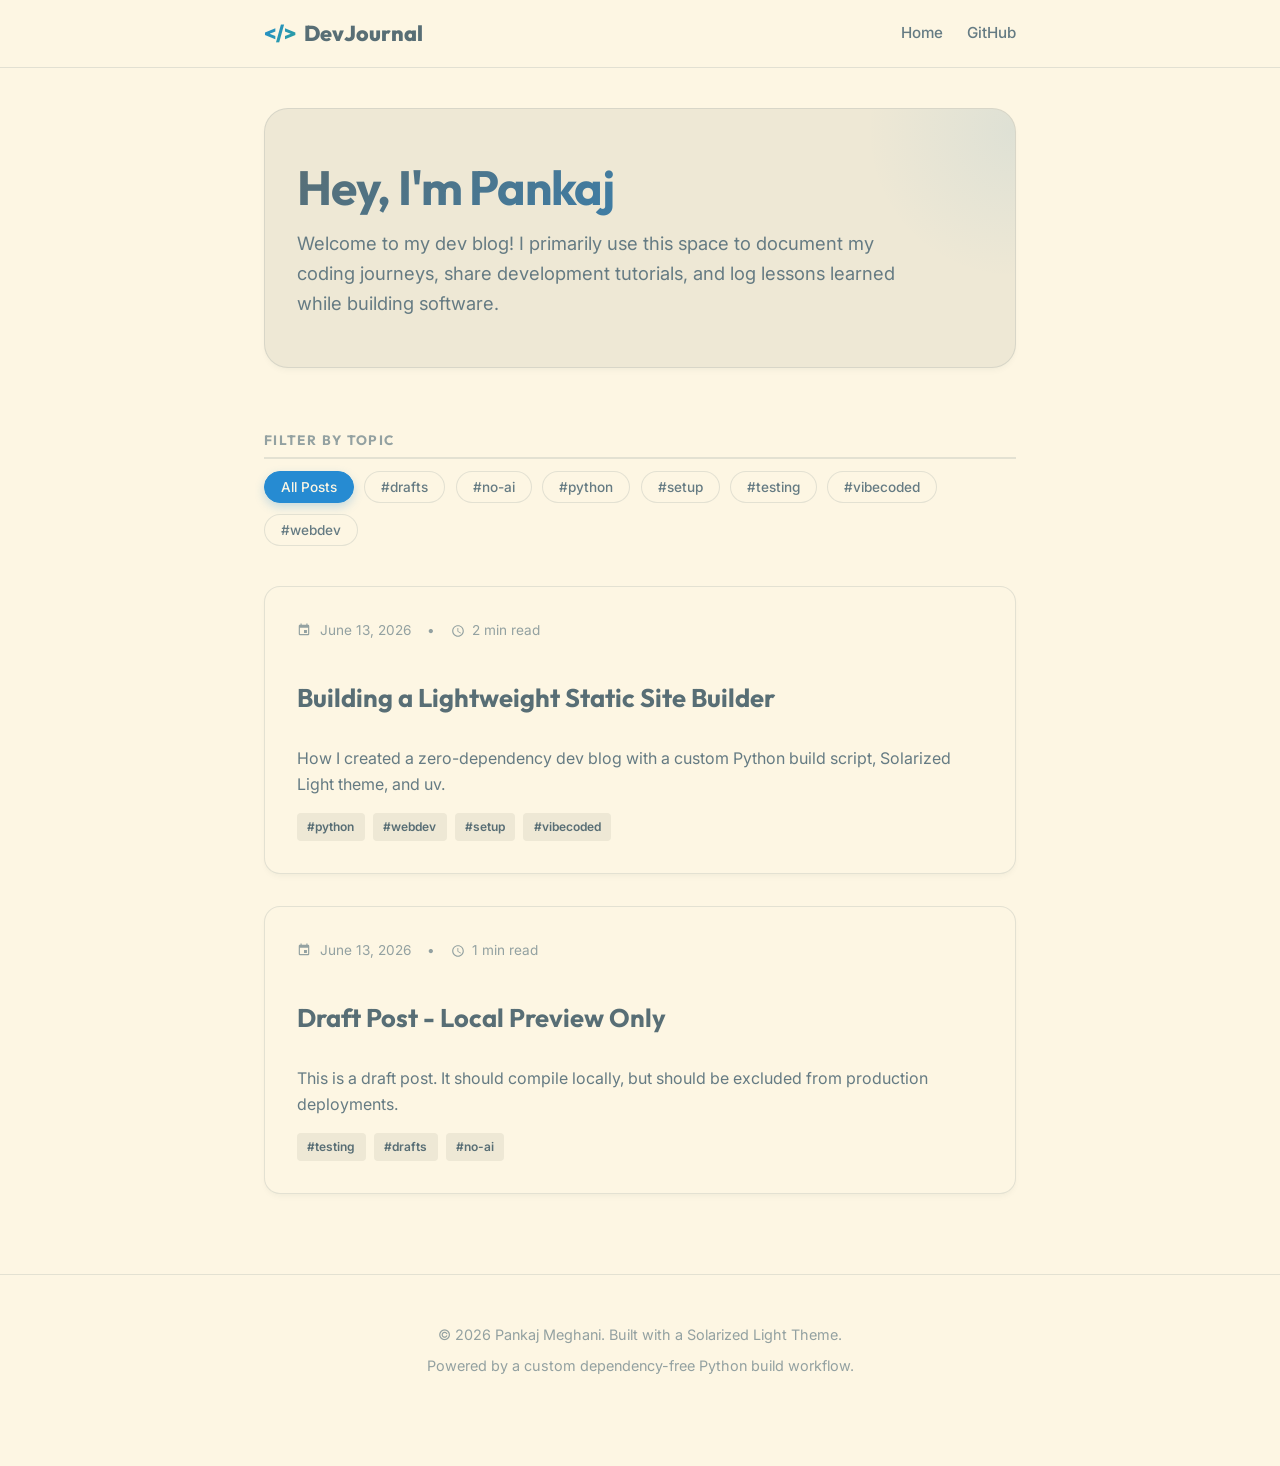
==== commit 659c1952: "setup auto rebuild along with fixing uv setup" ====
--- a/index.html
+++ b/index.html
@@ -64,17 +64,17 @@
                         All Posts
                     </button>
                     <button class="tag-btn" data-tag="drafts">#drafts</button>
-        <button class="tag-btn" data-tag="mixed-ai">#mixed-ai</button>
         <button class="tag-btn" data-tag="no-ai">#no-ai</button>
         <button class="tag-btn" data-tag="python">#python</button>
         <button class="tag-btn" data-tag="setup">#setup</button>
         <button class="tag-btn" data-tag="testing">#testing</button>
+        <button class="tag-btn" data-tag="vibecoded">#vibecoded</button>
         <button class="tag-btn" data-tag="webdev">#webdev</button>
                 </div>
             </section>
 
             <section aria-label="Blog posts list">
-                <div class="posts-grid" id="posts-grid">        <article class="post-card" data-tags="python,webdev,setup,mixed-ai" onclick="window.location.href='posts/hello-world.html'">
+                <div class="posts-grid" id="posts-grid">        <article class="post-card" data-tags="python,webdev,setup,vibecoded" onclick="window.location.href='posts/hello-world.html'">
           <div class="post-card-meta">
             <time datetime="2026-06-13">
               <svg style="width: 14px; height: 14px; fill: currentColor; vertical-align: middle; margin-right: 3px;" viewBox="0 0 24 24">
@@ -93,7 +93,7 @@
           <h3 class="post-card-title"><a href="posts/hello-world.html">Building a Lightweight Static Site Builder</a></h3>
           <p class="post-card-desc">How I created a zero-dependency dev blog with a custom Python build script, Solarized Light theme, and uv.</p>
           <div class="post-card-tags">
-            <span class="post-tag">#python</span><span class="post-tag">#webdev</span><span class="post-tag">#setup</span><span class="post-tag">#mixed-ai</span>
+            <span class="post-tag">#python</span><span class="post-tag">#webdev</span><span class="post-tag">#setup</span><span class="post-tag">#vibecoded</span>
           </div>
         </article>
         <article class="post-card" data-tags="testing,drafts,no-ai" onclick="window.location.href='posts/test-draft.html'">
